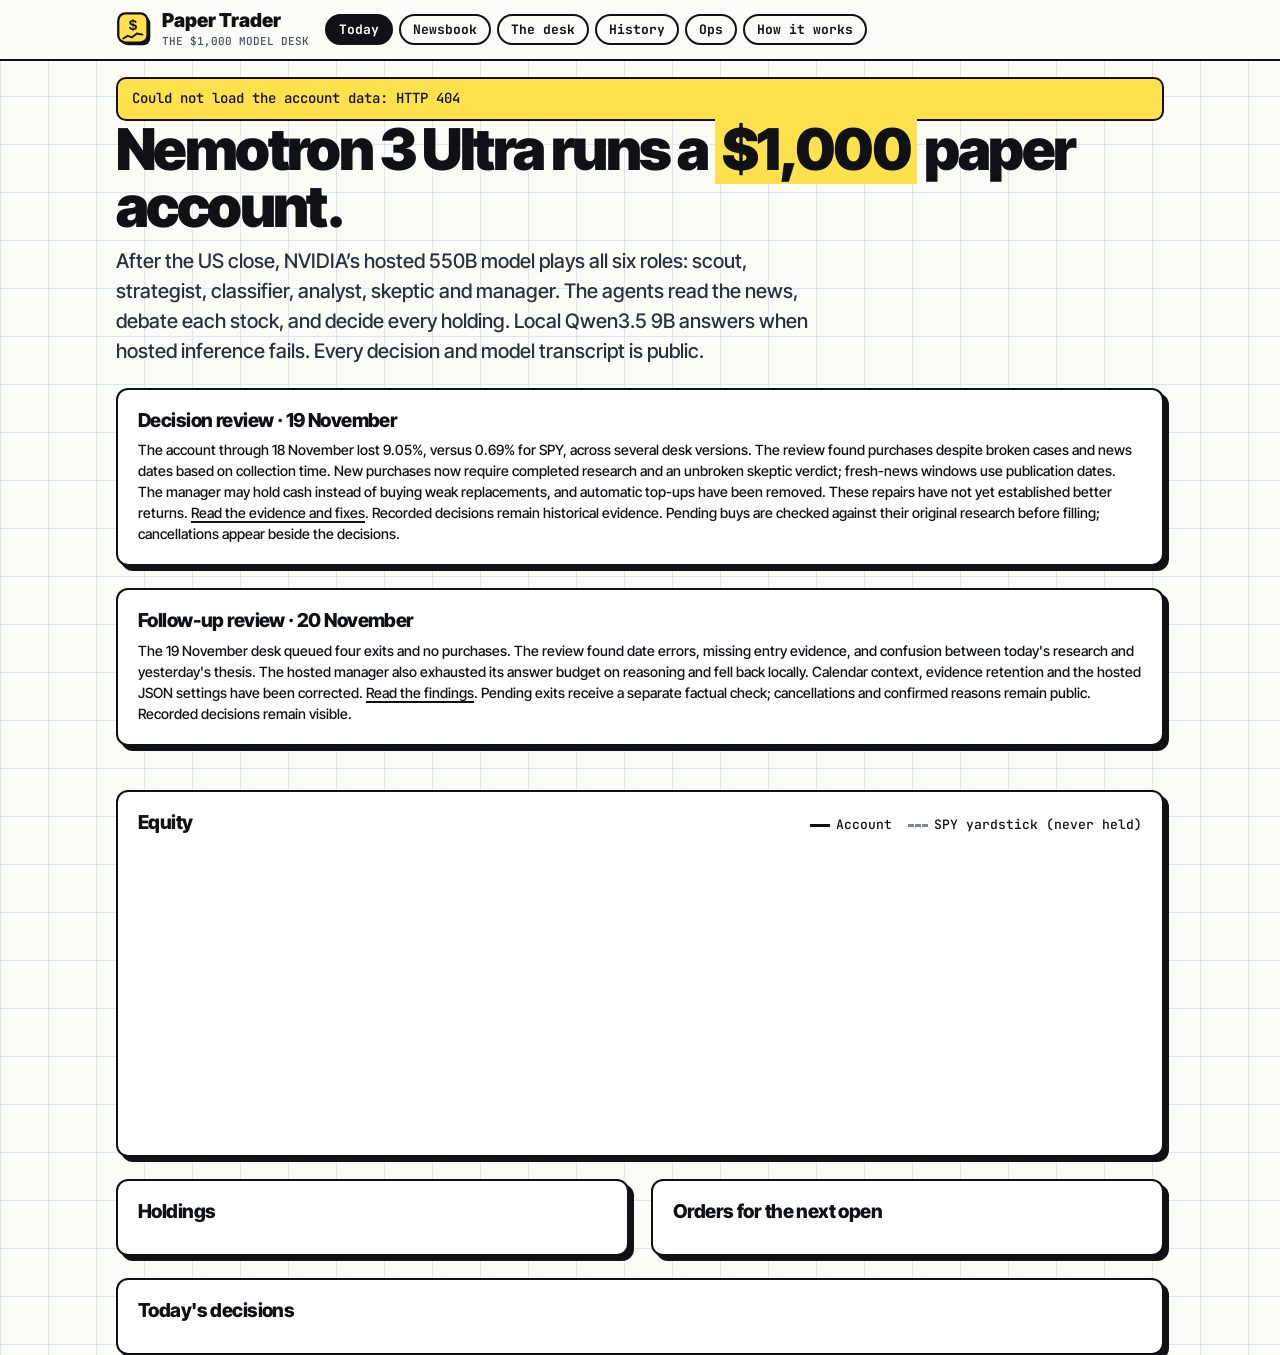
==== web/index.html @ c8c4c9c5 "Review legacy pending exits without rerunning the trading day" ====
<!doctype html>
<html lang="en">
<head>
<meta charset="utf-8">
<meta name="viewport" content="width=device-width,initial-scale=1">
<meta name="color-scheme" content="light">
<title>Paper Trader · Nemotron 3 Ultra</title>
<meta name="description" content="A $1,000 paper account run by NVIDIA Nemotron 3 Ultra 550B across six agent roles, with a local Qwen3.5 9B fallback. Every decision is public.">
<link rel="icon" type="image/svg+xml" href="favicon.svg">
<link rel="preconnect" href="https://fonts.googleapis.com"><link rel="preconnect" href="https://fonts.gstatic.com" crossorigin>
<link rel="stylesheet" href="https://fonts.googleapis.com/css2?family=Inter+Tight:wght@500;600;700;800;900&family=JetBrains+Mono:wght@500;700&display=swap">
<link rel="stylesheet" href="style.css">
<script src="analytics-config.js"></script>
<script src="analytics.js"></script>
<script src="app.js" defer></script>
</head>
<body>
<header class="top">
  <div class="wrap bar">
    <a class="brand" href="#today"><img src="favicon.svg" alt=""><span><b>Paper Trader</b><small>The $1,000 model desk</small></span></a>
    <nav class="tabs" role="tablist" aria-label="Sections">
      <button role="tab" data-tab="today" aria-selected="true">Today</button>
      <button role="tab" data-tab="newsbook" aria-selected="false">Newsbook</button>
      <button role="tab" data-tab="desk" aria-selected="false">The desk</button>
      <button role="tab" data-tab="history" aria-selected="false">History</button>
      <button role="tab" data-tab="ops" aria-selected="false">Ops</button>
      <button role="tab" data-tab="how" aria-selected="false">How it works</button>
    </nav>
  </div>
</header>
<div class="wrap"><div id="notice" class="notice" role="status" hidden></div></div>

<main class="wrap">
  <section class="view" id="view-today">
    <div class="hero">
      <h1>Nemotron 3 Ultra runs a <span class="mark">$1,000</span> paper account.</h1>
      <p>After the US close, NVIDIA’s hosted 550B model plays all six roles: scout, strategist, classifier, analyst, skeptic and manager. The agents read the news, debate each stock, and decide every holding. Local Qwen3.5 9B answers when hosted inference fails. Every decision and model transcript is public.</p>
    </div>
    <div class="card">
      <h2>Decision review · 19 November</h2>
      <p class="small" style="margin-top:8px">The account through 18 November lost 9.05%, versus 0.69% for SPY, across several desk versions. The review found purchases despite broken cases and news dates based on collection time. New purchases now require completed research and an unbroken skeptic verdict; fresh-news windows use publication dates. The manager may hold cash instead of buying weak replacements, and automatic top-ups have been removed. These repairs have not yet established better returns. <a href="https://github.com/mansoor-mamnoon/paper-trader/blob/main/docs/DECISIONS-2026-11-19.md">Read the evidence and fixes</a>. Recorded decisions remain historical evidence. Pending buys are checked against their original research before filling; cancellations appear beside the decisions.</p>
    </div>
    <div class="card"><h2>Follow-up review · 20 November</h2><p class="small" style="margin-top:8px">The 19 November desk queued four exits and no purchases. The review found date errors, missing entry evidence, and confusion between today's research and yesterday's thesis. The hosted manager also exhausted its answer budget on reasoning and fell back locally. Calendar context, evidence retention and the hosted JSON settings have been corrected. <a href="https://github.com/mansoor-mamnoon/paper-trader#follow-up-review--20-november-2026">Read the findings</a>. Pending exits receive a separate factual check; cancellations and confirmed reasons remain public. Recorded decisions remain visible.</p></div>
    <div class="stats" id="stats"></div>
    <div class="card">
      <div class="head"><h2>Equity</h2><div class="legend"><span><i class="sw"></i>Account</span><span><i class="sw spy"></i>SPY yardstick (never held)</span></div></div>
      <svg id="chart" viewBox="0 0 900 260" role="img" aria-label="Account equity over time"></svg>
    </div>
    <div class="two">
      <div class="card"><div class="head"><h2>Holdings</h2><span class="label" id="held-count"></span></div><div class="scroll" id="holdings"></div></div>
      <div class="card"><div class="head"><h2>Orders for the next open</h2></div><div id="pending"></div></div>
    </div>
    <div class="card">
      <div class="head"><h2>Today's decisions</h2><span class="label" id="today-day"></span></div>
      <p id="focus" class="small"></p>
      <ul class="list" id="decisions"></ul>
      <p id="note" class="small muted"></p>
    </div>
  </section>

  <section class="view" id="view-newsbook" hidden>
    <div class="card"><h2>The sector newsbook</h2><p class="small muted" style="margin-top:6px">A scout keeps one page per sector. Each day it writes what changed: laws, spending, deals, launches, waves of excitement. It reads its own earlier entries, so the book carries the story across days. Highlighted sectors are the ones the strategist chose to trade.</p></div>
    <div class="sectors" id="sectors"></div>
  </section>

  <section class="view" id="view-desk" hidden>
    <div class="card"><h2>How each stock was argued today</h2><p class="small muted" style="margin-top:6px">The classifier labels every headline. The analyst makes the case; the skeptic attacks it; the manager reads both and decides.</p></div>
    <div id="cards"></div>
  </section>

  <section class="view" id="view-history" hidden>
    <div class="card"><div class="head"><h2>Day by day</h2></div><ul class="list" id="days"></ul></div>
    <div class="card"><div class="head"><h2>Closed trades</h2></div><div class="scroll" id="trades"></div></div>
    <div class="card"><div class="head"><h2>Fills</h2></div><div class="scroll" id="fills"></div></div>
    <div class="card"><div class="head"><h2>Model transcripts</h2></div><p class="small muted">Every question the desk asked a model today and what it answered.</p><div id="calls"></div></div>
  </section>

  <section class="view" id="view-ops" hidden>
    <div class="card"><div class="head"><h2>Ops</h2><span class="label" id="ops-day"></span></div><p class="small muted">How the latest run spent its time, what the models and data sources did, and how runs compare over time. Use it to find bottlenecks.</p></div>
    <div class="stats" id="ops-stats"></div>
    <div class="card"><div class="head"><h2>Where the time went</h2><span class="label">stages in run order</span></div><div id="ops-stages"></div></div>
    <div class="card"><div class="head"><h2>Agents</h2><span class="label">model calls by role</span></div><div class="scroll" id="ops-agents"></div></div>
    <div class="two">
      <div class="card"><div class="head"><h2>Slowest model calls</h2></div><div class="scroll" id="ops-slowest"></div></div>
      <div class="card"><div class="head"><h2>Model runtime</h2></div><div class="scroll" id="ops-model"></div></div>
    </div>
    <div class="card"><div class="head"><h2>Data sources</h2><span class="label">requests this run</span></div><div class="scroll" id="ops-sources"></div></div>
    <div class="two">
      <div class="card"><div class="head"><h2>Machine and trigger</h2></div><ul class="list small" id="ops-machine"></ul></div>
      <div class="card"><div class="head"><h2>Trading</h2></div><ul class="list small" id="ops-trading"></ul></div>
    </div>
    <div class="card"><div class="head"><h2>Run history</h2><span class="label">one row per trading day</span></div><div class="scroll" id="ops-history"></div></div>
    <div class="card"><div class="head"><h2>Problems and events</h2></div><ul class="list small" id="ops-events"></ul></div>
  </section>

  <section class="view" id="view-how" hidden>
    <div class="card">
      <h2>One trading day</h2>
      <ol class="flow" style="margin-top:14px">
        <li><b>Settle.</b> Rust fills yesterday's orders at today's open with 0.1% fees and 0.2% slippage, then marks the book.</li>
        <li><b>Buzz screen.</b> Every US company worth $5B or more, priced at least $3 and trading $25M a day, is scored on Reddit mentions, trending lists, the day's move and unusual volume. Funds, ETFs and index products are excluded. The screen decides what the models read, never what is bought.</li>
        <li><b>FinBERT</b>, a small financial sentiment model running in Rust, reads every fresh headline of the 60 screened stocks and the holdings in a few seconds and scores its tone from -1 to +1. Good news lifts a stock in the screen, bad news lowers it, and every agent sees the score beside each headline as a second opinion.</li>
        <li><b>Scouts</b> write each of 12 sectors' newsbook entries from the last two days of sector news, the tape and their own earlier entries.</li>
        <li><b>Strategist</b> reads the newsbook and picks one to three sectors to trade. Candidates are the 8 most-buzzed stocks in those sectors plus the 4 most-buzzed anywhere else.</li>
        <li><b>Classifier</b> labels every headline of every holding and candidate: product launch, big deal, policy, retail frenzy, noise and so on, with a buzz score.</li>
        <li><b>Analyst</b> makes the case for each stock and must name the one headline it rests on; a case requires a recognized bullish headline with buzz of at least 2, or an explicit bullish sector driver. Publication dates determine freshness. <b>Skeptic</b> only argues against it, with the same file.</li>
        <li><b>Manager</b> must answer KEEP or SELL for every holding of up to eight, then may pick purchases from candidates with completed, unbroken research. It can decline every purchase and hold cash. There is no minimum holding period; even a newly bought stock can be replaced when the evidence justifies the cost. It reads its own notes, decisions and closed trades from earlier days.</li>
        <li><b>Rust queues the orders</b> for the next open. Cash not allocated to approved purchases stays in cash. Valid exits do not depend on finding replacements, and kept holdings receive no automatic top-ups.</li>
      </ol>
    </div>
    <div class="two">
      <div class="card"><h2>The agents</h2><div class="scroll" id="agents" style="margin-top:10px"></div></div>
      <div class="card"><h2>Rules no model can change</h2><ul class="list small" id="rules" style="margin-top:6px"></ul></div>
    </div>
    <div class="card"><h2>Data sources</h2><ul class="list small" id="sources" style="margin-top:6px"></ul></div>
    <div class="card"><h2>Which model answers</h2><p class="small" style="margin-top:8px">Nemotron 3 Ultra 550B on NVIDIA answers every agent role first. If it is rate-limited, down, or gives an answer that does not match the required shape, the same question goes to the local Qwen3.5 9B on the runner. The Ops tab shows the model that actually answered each call and every fallback. The key stays in GitHub Actions secrets.</p></div>
    <div class="card"><h2>Parallel research</h2><p class="small" style="margin-top:8px">Scouts, headline classification and debates for different stocks support concurrent execution. Benchmarks compare worker counts before choosing settings for a replay. Each skeptic waits for its analyst; the manager waits for all research. Research covers every candidate without an early cutoff, within GitHub’s six-hour session limit. Ops separates elapsed run time from summed time across overlapping calls. Actions logs show individual requests, failures, retries and reported reasoning usage.</p></div>
    <div class="card"><h2>Historical provider measurements</h2><p class="small" style="margin-top:8px">These measurements used the previous DeepSeek endpoint, which NVIDIA retired on 16 November 2026. They do not measure Nemotron: the three-minute-deadline test completed 0 of 16 requests; with a ten-minute deadline, 3 of 16 succeeded. The desk switched to Nemotron 3 Ultra on 17 November. Per-call results in Ops identify the model that actually answered each question. <a href="https://github.com/mansoor-mamnoon/paper-trader/actions/workflows/tune.yml">View measurement workflow</a>.</p></div>
    <div class="card"><h2>Historical replays</h2><p class="small" style="margin-top:8px">A replay runs sessions in order: decisions made after Thursday’s close fill at Friday’s open, and Friday’s desk then uses that resulting portfolio. Future price bars and dated headlines are excluded; historical trending lists are omitted. Replays remain simulations, with limitations in historical data and model knowledge.</p></div>
    <div class="card"><h2>Runs automatically</h2><p class="small" style="margin-top:8px">GitHub Actions runs the desk after each US close, with two catch-up triggers and a morning watchdog. Orders wait for the next market open. This public project uses free runners, GitHub Pages and NVIDIA’s free prototyping endpoint, with local inference available if the endpoint fails. Provider limits and GitHub scheduling can change; no paid fallback is configured.</p></div>
    <div class="card"><h2>Why it is built this way</h2><p class="small" style="margin-top:8px">The design, the model choice and the research behind it are written up in the <a href="https://github.com/mansoor-mamnoon/paper-trader#readme">README</a>. This is a paper account: no broker is connected and nothing here is advice.</p></div>
  </section>
</main>
</body>
</html>
---- web/style.css ----
/* Paper Trader: graph paper, black ink, one yellow highlighter. */
:root {
  color-scheme: light;
  --paper: #fbfbf8;
  --grid: #dde5f4;
  --ink: #0f1115;
  --soft: #44505f;
  --faint: #7a8696;
  --yellow: #ffe14d;
  --green: #087f45;
  --red: #c92a2a;
  --blue: #e6eefc;
  --card: #ffffff;
  --shadow: 5px 5px 0 var(--ink);
  --sans: "Inter Tight", "Helvetica Neue", Arial, sans-serif;
  --mono: "JetBrains Mono", ui-monospace, Menlo, Consolas, monospace;
}
* { box-sizing: border-box; }
body {
  margin: 0; color: var(--ink); font: 500 16px/1.5 var(--sans);
  background-color: var(--paper);
  background-image: linear-gradient(var(--grid) 1.5px, transparent 1.5px), linear-gradient(90deg, var(--grid) 1.5px, transparent 1.5px);
  background-size: 48px 48px; -webkit-font-smoothing: antialiased;
}
a { color: var(--ink); text-decoration-thickness: 2px; text-underline-offset: 3px; }
a:hover { background: var(--yellow); }
h1, h2, h3 { margin: 0; font-weight: 800; letter-spacing: -0.03em; line-height: 1.1; }
h2 { font-size: 1.2rem; }
h3 { font-size: 1rem; }
p { margin: 0; }
.wrap { max-width: 1080px; margin: 0 auto; padding: 0 16px; }
.muted { color: var(--soft); }
.small { font-size: 0.88rem; }
.mono { font-family: var(--mono); }
.pos { color: var(--green); }
.neg { color: var(--red); }
:focus-visible { outline: 3px solid var(--ink); outline-offset: 3px; }

.top { position: sticky; top: 0; z-index: 5; background: var(--paper); border-bottom: 2px solid var(--ink); }
.bar { display: flex; align-items: center; gap: 16px; padding-top: 10px; padding-bottom: 10px; flex-wrap: wrap; }
.brand { display: flex; align-items: center; gap: 10px; text-decoration: none; }
.brand:hover { background: none; }
.brand img { width: 36px; height: 36px; }
.brand b { display: block; font-size: 1.2rem; font-weight: 900; line-height: 1; }
.brand small { display: block; margin-top: 3px; font: 500 11px var(--mono); color: var(--soft); text-transform: uppercase; }
.tabs { display: flex; gap: 6px; flex: 1; overflow-x: auto; scrollbar-width: none; padding: 4px 0; }
.tabs button { font: 700 13px var(--mono); color: var(--ink); background: transparent; border: 2px solid var(--ink); border-radius: 999px; padding: 5px 12px; cursor: pointer; white-space: nowrap; }
.tabs button:hover { background: var(--yellow); }
.tabs button[aria-selected="true"] { background: var(--ink); color: var(--paper); }

main { padding-top: 28px; padding-bottom: 50px; }
.view[hidden] { display: none; }
.view > * + * { margin-top: 22px; }
.notice { margin-top: 16px; padding: 10px 14px; background: var(--yellow); border: 2px solid var(--ink); border-radius: 10px; font: 500 14px/1.4 var(--mono); }

.card { background: var(--card); border: 2px solid var(--ink); border-radius: 12px; box-shadow: var(--shadow); padding: 20px; min-width: 0; }
.head { display: flex; justify-content: space-between; align-items: baseline; gap: 12px; margin-bottom: 12px; flex-wrap: wrap; }
.label { font: 700 12px var(--mono); text-transform: uppercase; letter-spacing: 0.06em; color: var(--soft); }
.badge { display: inline-block; font: 700 11px var(--mono); text-transform: uppercase; letter-spacing: 0.04em; padding: 2px 8px; border: 2px solid var(--ink); border-radius: 6px; background: #fff; white-space: nowrap; }
.badge.buy, .badge.top_up { background: var(--yellow); }
.badge.sell { background: var(--ink); color: var(--paper); }
.badge.keep { background: var(--blue); }
.badge.hot { background: #ffd6d6; }
.badge.tone { border-width: 1px; font-weight: 500; text-transform: none; }
.badge.tone.positive { background: #dff5e7; }
.badge.tone.negative { background: #ffd6d6; }
.mark { background: var(--yellow); padding: 0 0.12em; }

.hero h1 { font-size: clamp(2rem, 6vw, 3.6rem); font-weight: 900; letter-spacing: -0.045em; line-height: 1; }
.hero p { margin-top: 10px; font-size: clamp(1rem, 2vw, 1.25rem); max-width: 60ch; color: #2a313c; }
.stats { display: grid; grid-template-columns: repeat(4, minmax(0, 1fr)); gap: 16px; }
.stat strong { display: block; font-size: clamp(1.4rem, 3vw, 1.9rem); font-weight: 900; letter-spacing: -0.04em; font-variant-numeric: tabular-nums; margin-top: 6px; }
.stat small { display: block; font: 500 12px/1.35 var(--mono); color: var(--soft); }
.two { display: grid; grid-template-columns: minmax(0, 1fr) minmax(0, 1fr); gap: 22px; align-items: start; }

#chart { width: 100%; height: auto; display: block; }
#chart text { fill: var(--soft); font: 500 12px var(--mono); }
#chart .grid { stroke: #cfd8ea; stroke-width: 1; }
#chart .acct { fill: none; stroke: var(--ink); stroke-width: 3; stroke-linejoin: round; }
#chart .spy { fill: none; stroke: var(--faint); stroke-width: 2; stroke-dasharray: 6 5; }
.legend { display: flex; gap: 16px; font: 500 13px var(--mono); flex-wrap: wrap; }
.sw { display: inline-block; width: 20px; vertical-align: middle; margin-right: 6px; border-top: 3px solid var(--ink); }
.sw.spy { border-top: 3px dashed var(--faint); }

table { width: 100%; border-collapse: collapse; font-size: 0.92rem; }
th { text-align: left; font: 700 11px var(--mono); text-transform: uppercase; letter-spacing: 0.05em; color: var(--soft); border-bottom: 2px solid var(--ink); padding: 6px 8px; }
td { border-bottom: 1px solid #d8dde6; padding: 8px; vertical-align: top; }
td.num, th.num { text-align: right; font-variant-numeric: tabular-nums; white-space: nowrap; }
.scroll { overflow-x: auto; }

.list { margin: 0; padding: 0; list-style: none; }
.list li { padding: 10px 0; border-bottom: 1px solid #d8dde6; }
.list li:last-child { border-bottom: 0; }
.line { display: flex; gap: 10px; align-items: baseline; flex-wrap: wrap; }
.line b { font-family: var(--mono); }

.sectors { display: grid; grid-template-columns: repeat(auto-fill, minmax(300px, 1fr)); gap: 18px; }
.heat { height: 8px; border: 2px solid var(--ink); border-radius: 999px; overflow: hidden; background: #fff; margin: 8px 0; }
.heat span { display: block; height: 100%; background: var(--yellow); border-right: 2px solid var(--ink); }
.sector.focus { outline: 4px solid var(--yellow); outline-offset: -8px; }
details { margin-top: 10px; }
summary { cursor: pointer; font: 700 13px var(--mono); }
details .list li { font-size: 0.9rem; }

.argue { display: grid; grid-template-columns: minmax(0, 1fr) minmax(0, 1fr); gap: 14px; margin-top: 12px; }
.argue > div { border: 2px solid var(--ink); border-radius: 10px; padding: 12px; background: var(--blue); }
.argue > div.skeptic { background: #fff3f3; }
.heads { margin: 10px 0 0; padding-left: 18px; font-size: 0.9rem; }
.heads li { margin: 3px 0; }

.flow { display: grid; gap: 10px; counter-reset: step; }
.flow li { list-style: none; border: 2px solid var(--ink); border-radius: 10px; background: #fff; padding: 12px 14px 12px 52px; position: relative; }
.flow li::before { counter-increment: step; content: counter(step); position: absolute; left: 12px; top: 12px; width: 28px; height: 28px; border-radius: 50%; background: var(--yellow); border: 2px solid var(--ink); font: 700 13px/24px var(--mono); text-align: center; }
.flow { padding: 0; margin: 0; }
pre.transcript { white-space: pre-wrap; word-break: break-word; font: 500 12px/1.45 var(--mono); background: #f5f6f9; border: 1px solid #d8dde6; border-radius: 8px; padding: 10px; max-height: 360px; overflow: auto; }

.bars { display: grid; gap: 6px; }
.barrow { display: grid; grid-template-columns: minmax(120px, 260px) minmax(0, 1fr) 80px; gap: 10px; align-items: center; font-size: 0.88rem; }
.barrow.sub { color: var(--soft); }
.barrow.sub > span:first-child { padding-left: 14px; }
.barrow .track { height: 14px; border: 2px solid var(--ink); border-radius: 6px; background: #fff; overflow: hidden; }
.barrow .track i { display: block; height: 100%; background: var(--yellow); border-right: 2px solid var(--ink); }
.barrow.sub .track i { background: var(--blue); }
.barrow .num { text-align: right; font-family: var(--mono); font-variant-numeric: tabular-nums; }

@media (max-width: 820px) {
  .barrow { grid-template-columns: minmax(0, 1fr) 70px; }
  .barrow .track { grid-column: 1 / -1; grid-row: 2; }
  .stats { grid-template-columns: repeat(2, minmax(0, 1fr)); }
  .two, .argue { grid-template-columns: minmax(0, 1fr); }
}
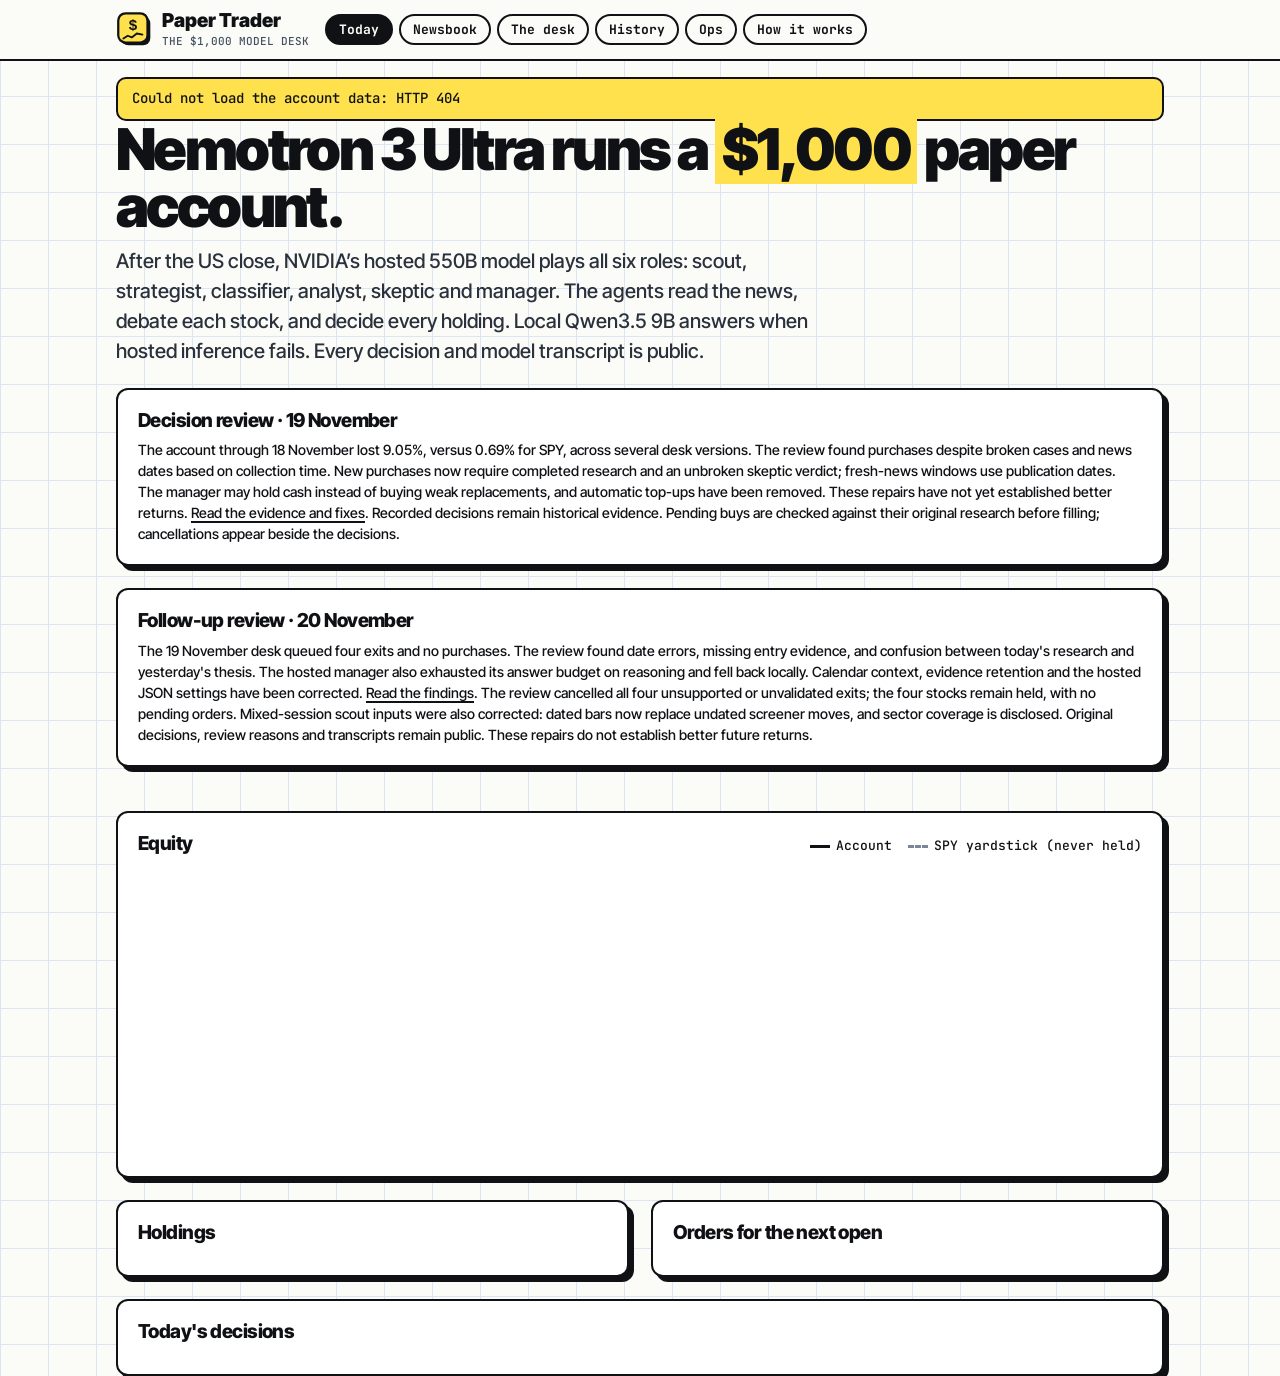
==== commit 156833a0: "Align scout tape with dated bars and publish the exit review" ====
--- a/web/index.html
+++ b/web/index.html
@@ -40,7 +40,7 @@
       <h2>Decision review · 19 November</h2>
       <p class="small" style="margin-top:8px">The account through 18 November lost 9.05%, versus 0.69% for SPY, across several desk versions. The review found purchases despite broken cases and news dates based on collection time. New purchases now require completed research and an unbroken skeptic verdict; fresh-news windows use publication dates. The manager may hold cash instead of buying weak replacements, and automatic top-ups have been removed. These repairs have not yet established better returns. <a href="https://github.com/mansoor-mamnoon/paper-trader/blob/main/docs/DECISIONS-2026-11-19.md">Read the evidence and fixes</a>. Recorded decisions remain historical evidence. Pending buys are checked against their original research before filling; cancellations appear beside the decisions.</p>
     </div>
-    <div class="card"><h2>Follow-up review · 20 November</h2><p class="small" style="margin-top:8px">The 19 November desk queued four exits and no purchases. The review found date errors, missing entry evidence, and confusion between today's research and yesterday's thesis. The hosted manager also exhausted its answer budget on reasoning and fell back locally. Calendar context, evidence retention and the hosted JSON settings have been corrected. <a href="https://github.com/mansoor-mamnoon/paper-trader#follow-up-review--20-november-2026">Read the findings</a>. Pending exits receive a separate factual check; cancellations and confirmed reasons remain public. Recorded decisions remain visible.</p></div>
+    <div class="card"><h2>Follow-up review · 20 November</h2><p class="small" style="margin-top:8px">The 19 November desk queued four exits and no purchases. The review found date errors, missing entry evidence, and confusion between today's research and yesterday's thesis. The hosted manager also exhausted its answer budget on reasoning and fell back locally. Calendar context, evidence retention and the hosted JSON settings have been corrected. <a href="https://github.com/mansoor-mamnoon/paper-trader#follow-up-review--20-november-2026">Read the findings</a>. The review cancelled all four unsupported or unvalidated exits; the four stocks remain held, with no pending orders. Mixed-session scout inputs were also corrected: dated bars now replace undated screener moves, and sector coverage is disclosed. Original decisions, review reasons and transcripts remain public. These repairs do not establish better future returns.</p></div>
     <div class="stats" id="stats"></div>
     <div class="card">
       <div class="head"><h2>Equity</h2><div class="legend"><span><i class="sw"></i>Account</span><span><i class="sw spy"></i>SPY yardstick (never held)</span></div></div>
@@ -64,7 +64,7 @@
   </section>
 
   <section class="view" id="view-desk" hidden>
-    <div class="card"><h2>How each stock was argued today</h2><p class="small muted" style="margin-top:6px">The classifier labels every headline. The analyst makes the case; the skeptic attacks it; the manager reads both and decides.</p></div>
+    <div class="card"><h2>How each stock was argued today</h2><p class="small muted" style="margin-top:6px">The classifier labels every headline. The analyst makes the case; the skeptic attacks today’s claims; the manager proposes decisions. A separate factual check validates ordinary exits against the dated dossier and entry evidence.</p></div>
     <div id="cards"></div>
   </section>
 
@@ -104,7 +104,7 @@
         <li><b>Strategist</b> reads the newsbook and picks one to three sectors to trade. Candidates are the 8 most-buzzed stocks in those sectors plus the 4 most-buzzed anywhere else.</li>
         <li><b>Classifier</b> labels every headline of every holding and candidate: product launch, big deal, policy, retail frenzy, noise and so on, with a buzz score.</li>
         <li><b>Analyst</b> makes the case for each stock and must name the one headline it rests on; a case requires a recognized bullish headline with buzz of at least 2, or an explicit bullish sector driver. Publication dates determine freshness. <b>Skeptic</b> only argues against it, with the same file.</li>
-        <li><b>Manager</b> must answer KEEP or SELL for every holding of up to eight, then may pick purchases from candidates with completed, unbroken research. It can decline every purchase and hold cash. There is no minimum holding period; even a newly bought stock can be replaced when the evidence justifies the cost. It reads its own notes, decisions and closed trades from earlier days.</li>
+        <li><b>Manager</b> must answer KEEP or SELL for every holding of up to eight, then may pick purchases from candidates with completed, unbroken research. It can decline every purchase and hold cash. There is no minimum holding period; even a newly bought stock can be replaced when the evidence justifies the cost. It reads its own notes, decisions and closed trades from earlier days. Proposed exits need a separate factual check with a real supporting quotation; failed or unsupported checks retain the holding.</li>
         <li><b>Rust queues the orders</b> for the next open. Cash not allocated to approved purchases stays in cash. Valid exits do not depend on finding replacements, and kept holdings receive no automatic top-ups.</li>
       </ol>
     </div>
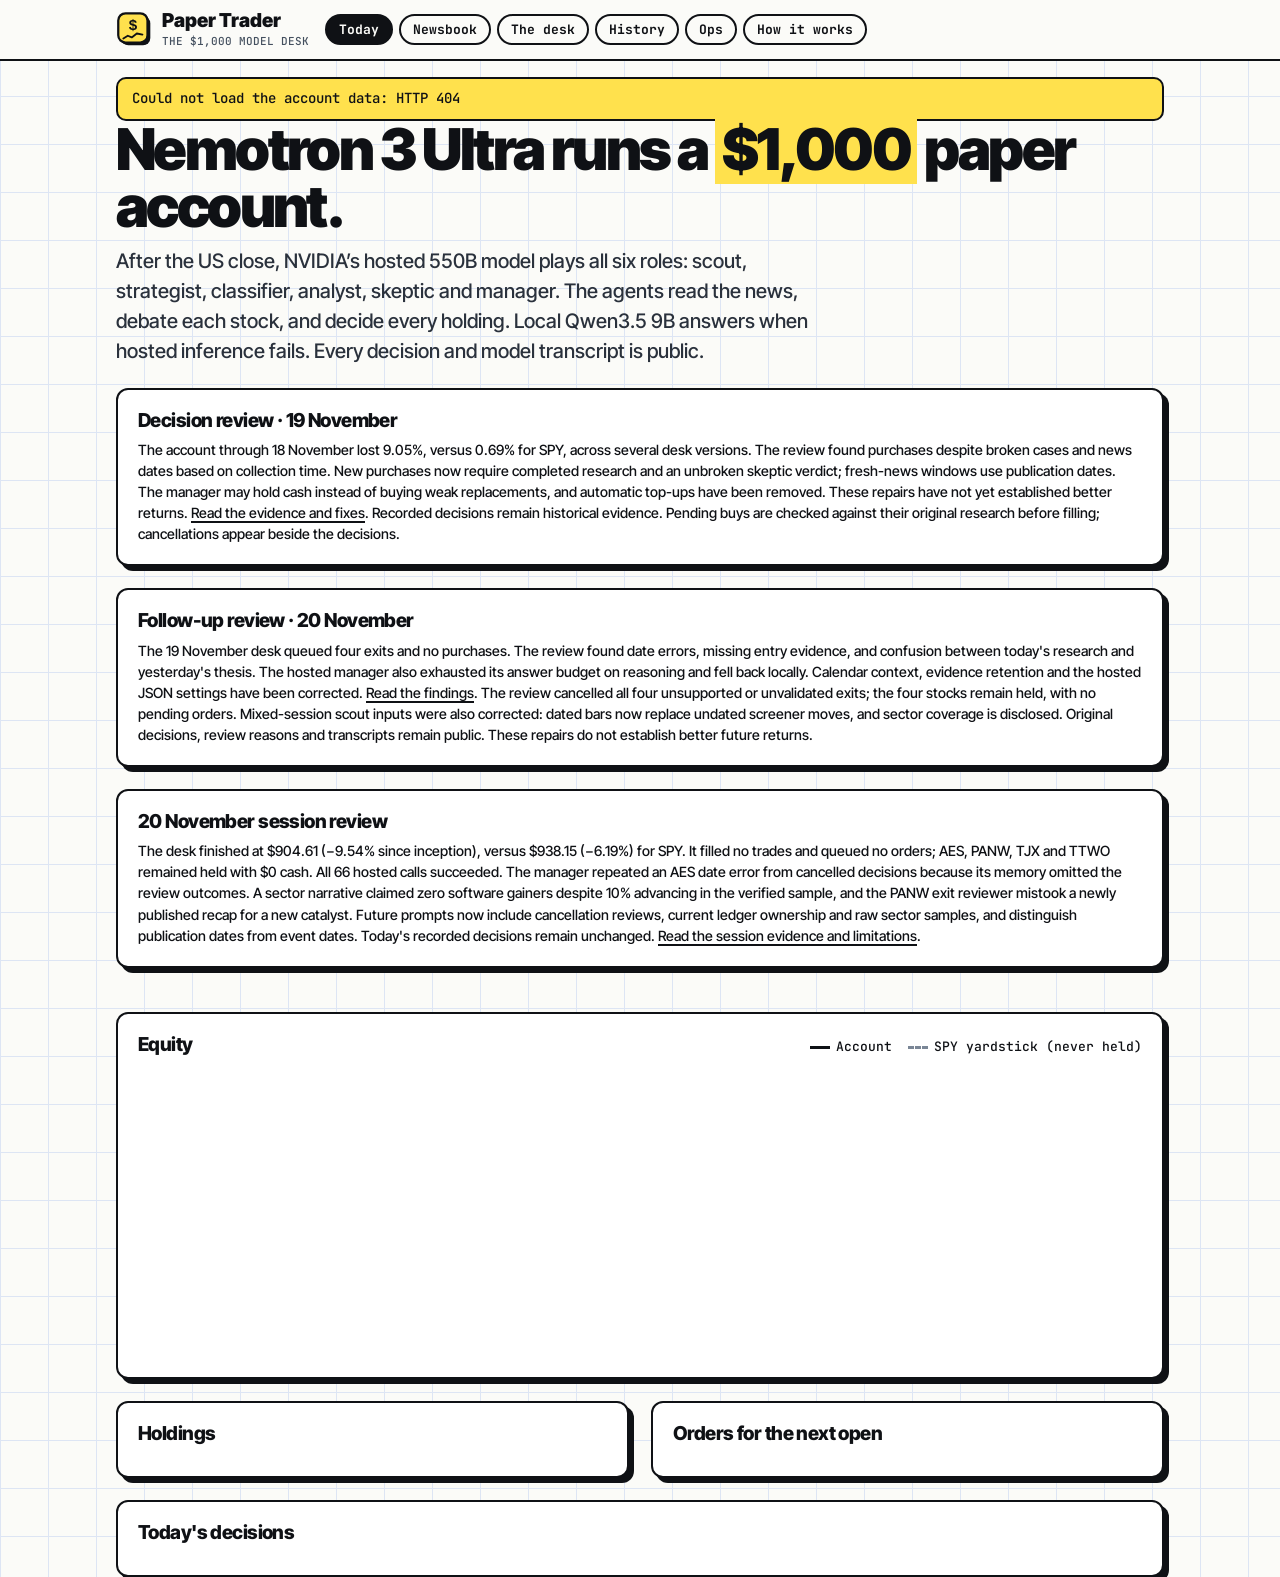
==== commit f72c17cc: "Expose raw sector samples and proposed exits on the dashboard" ====
--- a/web/index.html
+++ b/web/index.html
@@ -41,6 +41,7 @@
       <p class="small" style="margin-top:8px">The account through 18 November lost 9.05%, versus 0.69% for SPY, across several desk versions. The review found purchases despite broken cases and news dates based on collection time. New purchases now require completed research and an unbroken skeptic verdict; fresh-news windows use publication dates. The manager may hold cash instead of buying weak replacements, and automatic top-ups have been removed. These repairs have not yet established better returns. <a href="https://github.com/mansoor-mamnoon/paper-trader/blob/main/docs/DECISIONS-2026-11-19.md">Read the evidence and fixes</a>. Recorded decisions remain historical evidence. Pending buys are checked against their original research before filling; cancellations appear beside the decisions.</p>
     </div>
     <div class="card"><h2>Follow-up review · 20 November</h2><p class="small" style="margin-top:8px">The 19 November desk queued four exits and no purchases. The review found date errors, missing entry evidence, and confusion between today's research and yesterday's thesis. The hosted manager also exhausted its answer budget on reasoning and fell back locally. Calendar context, evidence retention and the hosted JSON settings have been corrected. <a href="https://github.com/mansoor-mamnoon/paper-trader#follow-up-review--20-november-2026">Read the findings</a>. The review cancelled all four unsupported or unvalidated exits; the four stocks remain held, with no pending orders. Mixed-session scout inputs were also corrected: dated bars now replace undated screener moves, and sector coverage is disclosed. Original decisions, review reasons and transcripts remain public. These repairs do not establish better future returns.</p></div>
+    <div class="card"><h2>20 November session review</h2><p class="small" style="margin-top:8px">The desk finished at $904.61 (−9.54% since inception), versus $938.15 (−6.19%) for SPY. It filled no trades and queued no orders; AES, PANW, TJX and TTWO remained held with $0 cash. All 66 hosted calls succeeded. The manager repeated an AES date error from cancelled decisions because its memory omitted the review outcomes. A sector narrative claimed zero software gainers despite 10% advancing in the verified sample, and the PANW exit reviewer mistook a newly published recap for a new catalyst. Future prompts now include cancellation reviews, current ledger ownership and raw sector samples, and distinguish publication dates from event dates. Today's recorded decisions remain unchanged. <a href="https://github.com/mansoor-mamnoon/paper-trader/blob/main/docs/SESSION-2026-11-20.md">Read the session evidence and limitations</a>.</p></div>
     <div class="stats" id="stats"></div>
     <div class="card">
       <div class="head"><h2>Equity</h2><div class="legend"><span><i class="sw"></i>Account</span><span><i class="sw spy"></i>SPY yardstick (never held)</span></div></div>
@@ -59,17 +60,17 @@
   </section>
 
   <section class="view" id="view-newsbook" hidden>
-    <div class="card"><h2>The sector newsbook</h2><p class="small muted" style="margin-top:6px">A scout keeps one page per sector. Each day it writes what changed: laws, spending, deals, launches, waves of excitement. It reads its own earlier entries, so the book carries the story across days. Highlighted sectors are the ones the strategist chose to trade.</p></div>
+    <div class="card"><h2>The sector newsbook</h2><p class="small muted" style="margin-top:6px">Scout entries are model interpretations; compare them with the recorded sector samples shown below. A scout keeps one page per sector. Each day it writes what changed: laws, spending, deals, launches, waves of excitement. It reads its own earlier entries, so the book carries the story across days. Highlighted sectors are the ones the strategist chose to trade.</p></div>
     <div class="sectors" id="sectors"></div>
   </section>
 
   <section class="view" id="view-desk" hidden>
-    <div class="card"><h2>How each stock was argued today</h2><p class="small muted" style="margin-top:6px">The classifier labels every headline. The analyst makes the case; the skeptic attacks today’s claims; the manager proposes decisions. A separate factual check validates ordinary exits against the dated dossier and entry evidence.</p></div>
+    <div class="card"><h2>How each stock was argued today</h2><p class="small muted" style="margin-top:6px">Classifier labels and agent arguments are model opinions. A headline’s publication date does not establish when its event or quoted price move occurred. The classifier labels every headline. The analyst makes the case; the skeptic attacks today’s claims; the manager proposes decisions. A separate factual check validates ordinary exits against the dated dossier and entry evidence.</p></div>
     <div id="cards"></div>
   </section>
 
   <section class="view" id="view-history" hidden>
-    <div class="card"><div class="head"><h2>Day by day</h2></div><ul class="list" id="days"></ul></div>
+    <div class="card"><div class="head"><h2>Day by day</h2></div><p class="small muted">Original journal decisions and model notes; queued orders can be cancelled. The fills below establish what actually traded.</p><ul class="list" id="days"></ul></div>
     <div class="card"><div class="head"><h2>Closed trades</h2></div><div class="scroll" id="trades"></div></div>
     <div class="card"><div class="head"><h2>Fills</h2></div><div class="scroll" id="fills"></div></div>
     <div class="card"><div class="head"><h2>Model transcripts</h2></div><p class="small muted">Every question the desk asked a model today and what it answered.</p><div id="calls"></div></div>
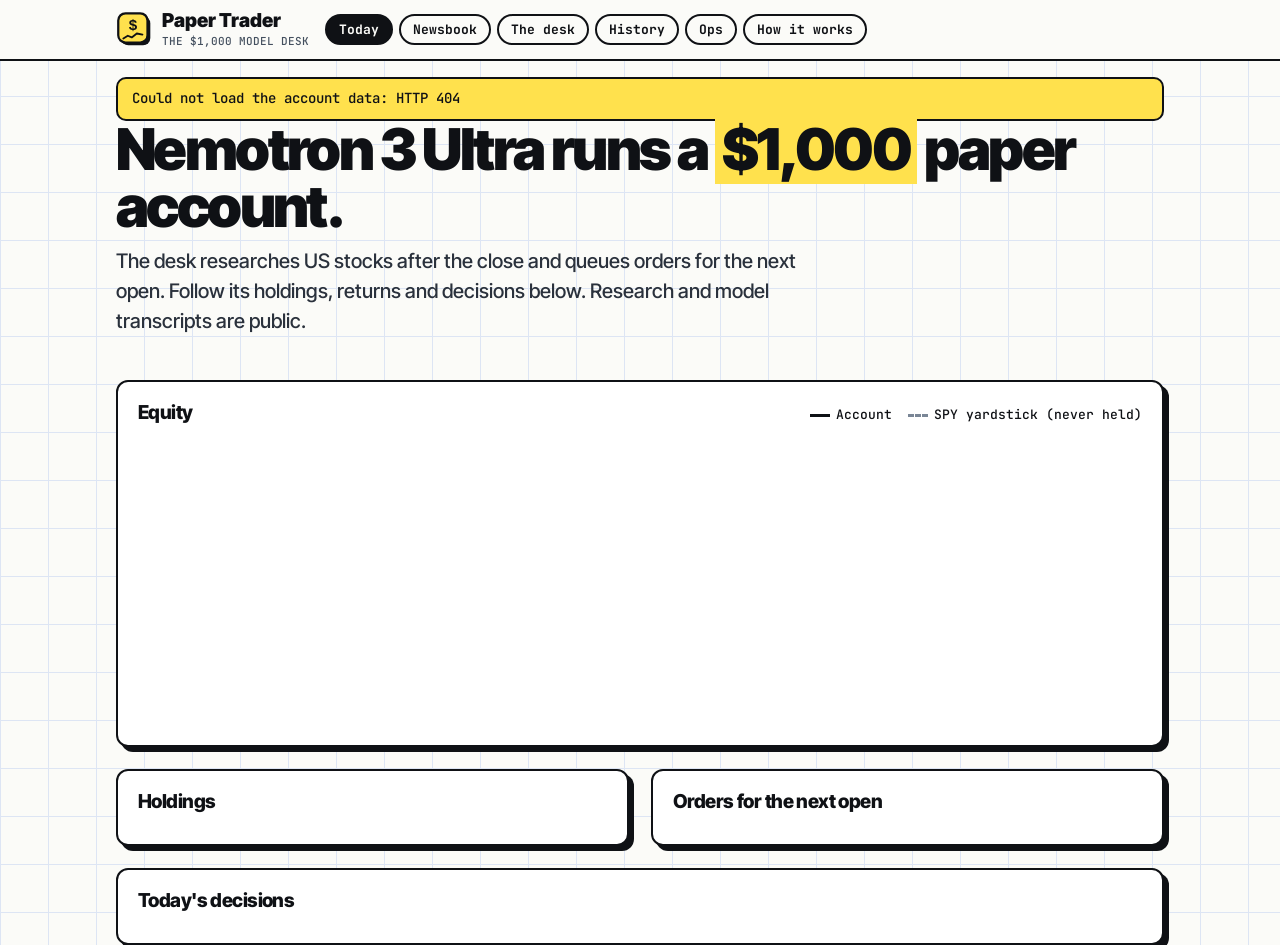
==== commit 170722ae: "Shorten dashboard copy and fold research detail into expandable sections" ====
--- a/web/index.html
+++ b/web/index.html
@@ -34,14 +34,8 @@
   <section class="view" id="view-today">
     <div class="hero">
       <h1>Nemotron 3 Ultra runs a <span class="mark">$1,000</span> paper account.</h1>
-      <p>After the US close, NVIDIA’s hosted 550B model plays all six roles: scout, strategist, classifier, analyst, skeptic and manager. The agents read the news, debate each stock, and decide every holding. Local Qwen3.5 9B answers when hosted inference fails. Every decision and model transcript is public.</p>
+      <p>The desk researches US stocks after the close and queues orders for the next open. Follow its holdings, returns and decisions below. Research and model transcripts are public.</p>
     </div>
-    <div class="card">
-      <h2>Decision review · 19 November</h2>
-      <p class="small" style="margin-top:8px">The account through 18 November lost 9.05%, versus 0.69% for SPY, across several desk versions. The review found purchases despite broken cases and news dates based on collection time. New purchases now require completed research and an unbroken skeptic verdict; fresh-news windows use publication dates. The manager may hold cash instead of buying weak replacements, and automatic top-ups have been removed. These repairs have not yet established better returns. <a href="https://github.com/mansoor-mamnoon/paper-trader/blob/main/docs/DECISIONS-2026-11-19.md">Read the evidence and fixes</a>. Recorded decisions remain historical evidence. Pending buys are checked against their original research before filling; cancellations appear beside the decisions.</p>
-    </div>
-    <div class="card"><h2>Follow-up review · 20 November</h2><p class="small" style="margin-top:8px">The 19 November desk queued four exits and no purchases. The review found date errors, missing entry evidence, and confusion between today's research and yesterday's thesis. The hosted manager also exhausted its answer budget on reasoning and fell back locally. Calendar context, evidence retention and the hosted JSON settings have been corrected. <a href="https://github.com/mansoor-mamnoon/paper-trader#follow-up-review--20-november-2026">Read the findings</a>. The review cancelled all four unsupported or unvalidated exits; the four stocks remain held, with no pending orders. Mixed-session scout inputs were also corrected: dated bars now replace undated screener moves, and sector coverage is disclosed. Original decisions, review reasons and transcripts remain public. These repairs do not establish better future returns.</p></div>
-    <div class="card"><h2>20 November session review</h2><p class="small" style="margin-top:8px">The desk finished at $904.61 (−9.54% since inception), versus $938.15 (−6.19%) for SPY. It filled no trades and queued no orders; AES, PANW, TJX and TTWO remained held with $0 cash. All 66 hosted calls succeeded. The manager repeated an AES date error from cancelled decisions because its memory omitted the review outcomes. A sector narrative claimed zero software gainers despite 10% advancing in the verified sample, and the PANW exit reviewer mistook a newly published recap for a new catalyst. Future prompts now include cancellation reviews, current ledger ownership and raw sector samples, and distinguish publication dates from event dates. Today's recorded decisions remain unchanged. <a href="https://github.com/mansoor-mamnoon/paper-trader/blob/main/docs/SESSION-2026-11-20.md">Read the session evidence and limitations</a>.</p></div>
     <div class="stats" id="stats"></div>
     <div class="card">
       <div class="head"><h2>Equity</h2><div class="legend"><span><i class="sw"></i>Account</span><span><i class="sw spy"></i>SPY yardstick (never held)</span></div></div>
@@ -55,29 +49,29 @@
       <div class="head"><h2>Today's decisions</h2><span class="label" id="today-day"></span></div>
       <p id="focus" class="small"></p>
       <ul class="list" id="decisions"></ul>
-      <p id="note" class="small muted"></p>
+      <div id="note" class="small muted"></div>
     </div>
   </section>
 
   <section class="view" id="view-newsbook" hidden>
-    <div class="card"><h2>The sector newsbook</h2><p class="small muted" style="margin-top:6px">Scout entries are model interpretations; compare them with the recorded sector samples shown below. A scout keeps one page per sector. Each day it writes what changed: laws, spending, deals, launches, waves of excitement. It reads its own earlier entries, so the book carries the story across days. Highlighted sectors are the ones the strategist chose to trade.</p></div>
+    <div class="card"><h2>The sector newsbook</h2><p class="small muted" style="margin-top:6px">Daily sector notes cover news, trading activity and earlier research. Highlighted sectors are the current focus. Recorded samples show which stocks supplied the market data.</p></div>
     <div class="sectors" id="sectors"></div>
   </section>
 
   <section class="view" id="view-desk" hidden>
-    <div class="card"><h2>How each stock was argued today</h2><p class="small muted" style="margin-top:6px">Classifier labels and agent arguments are model opinions. A headline’s publication date does not establish when its event or quoted price move occurred. The classifier labels every headline. The analyst makes the case; the skeptic attacks today’s claims; the manager proposes decisions. A separate factual check validates ordinary exits against the dated dossier and entry evidence.</p></div>
+    <div class="card"><h2>Stock research</h2><p class="small muted" style="margin-top:6px">The analyst gives a case for each stock, and the skeptic checks it against the evidence. Headline labels and arguments are model outputs.</p></div>
     <div id="cards"></div>
   </section>
 
   <section class="view" id="view-history" hidden>
-    <div class="card"><div class="head"><h2>Day by day</h2></div><p class="small muted">Original journal decisions and model notes; queued orders can be cancelled. The fills below establish what actually traded.</p><ul class="list" id="days"></ul></div>
+    <div class="card"><div class="head"><h2>Day by day</h2></div><p class="small muted">Decisions and notes from each session. Completed trades appear under Fills; queued orders can be cancelled.</p><ul class="list" id="days"></ul></div>
     <div class="card"><div class="head"><h2>Closed trades</h2></div><div class="scroll" id="trades"></div></div>
     <div class="card"><div class="head"><h2>Fills</h2></div><div class="scroll" id="fills"></div></div>
-    <div class="card"><div class="head"><h2>Model transcripts</h2></div><p class="small muted">Every question the desk asked a model today and what it answered.</p><div id="calls"></div></div>
+    <div class="card"><div class="head"><h2>Model transcripts</h2></div><p class="small muted">Prompts and responses from the latest session.</p><div id="calls"></div></div>
   </section>
 
   <section class="view" id="view-ops" hidden>
-    <div class="card"><div class="head"><h2>Ops</h2><span class="label" id="ops-day"></span></div><p class="small muted">How the latest run spent its time, what the models and data sources did, and how runs compare over time. Use it to find bottlenecks.</p></div>
+    <div class="card"><div class="head"><h2>Ops</h2><span class="label" id="ops-day"></span></div><p class="small muted">Run times, model calls, data requests and failures from each session.</p></div>
     <div class="stats" id="ops-stats"></div>
     <div class="card"><div class="head"><h2>Where the time went</h2><span class="label">stages in run order</span></div><div id="ops-stages"></div></div>
     <div class="card"><div class="head"><h2>Agents</h2><span class="label">model calls by role</span></div><div class="scroll" id="ops-agents"></div></div>
@@ -98,15 +92,10 @@
     <div class="card">
       <h2>One trading day</h2>
       <ol class="flow" style="margin-top:14px">
-        <li><b>Settle.</b> Rust fills yesterday's orders at today's open with 0.1% fees and 0.2% slippage, then marks the book.</li>
-        <li><b>Buzz screen.</b> Every US company worth $5B or more, priced at least $3 and trading $25M a day, is scored on Reddit mentions, trending lists, the day's move and unusual volume. Funds, ETFs and index products are excluded. The screen decides what the models read, never what is bought.</li>
-        <li><b>FinBERT</b>, a small financial sentiment model running in Rust, reads every fresh headline of the 60 screened stocks and the holdings in a few seconds and scores its tone from -1 to +1. Good news lifts a stock in the screen, bad news lowers it, and every agent sees the score beside each headline as a second opinion.</li>
-        <li><b>Scouts</b> write each of 12 sectors' newsbook entries from the last two days of sector news, the tape and their own earlier entries.</li>
-        <li><b>Strategist</b> reads the newsbook and picks one to three sectors to trade. Candidates are the 8 most-buzzed stocks in those sectors plus the 4 most-buzzed anywhere else.</li>
-        <li><b>Classifier</b> labels every headline of every holding and candidate: product launch, big deal, policy, retail frenzy, noise and so on, with a buzz score.</li>
-        <li><b>Analyst</b> makes the case for each stock and must name the one headline it rests on; a case requires a recognized bullish headline with buzz of at least 2, or an explicit bullish sector driver. Publication dates determine freshness. <b>Skeptic</b> only argues against it, with the same file.</li>
-        <li><b>Manager</b> must answer KEEP or SELL for every holding of up to eight, then may pick purchases from candidates with completed, unbroken research. It can decline every purchase and hold cash. There is no minimum holding period; even a newly bought stock can be replaced when the evidence justifies the cost. It reads its own notes, decisions and closed trades from earlier days. Proposed exits need a separate factual check with a real supporting quotation; failed or unsupported checks retain the holding.</li>
-        <li><b>Rust queues the orders</b> for the next open. Cash not allocated to approved purchases stays in cash. Valid exits do not depend on finding replacements, and kept holdings receive no automatic top-ups.</li>
+        <li>Settle queued orders at the open, apply fees and slippage, and update holdings.</li>
+        <li>Screen US stocks using news, Reddit mentions, trending lists and trading activity. FinBERT scores headline sentiment.</li>
+        <li>Write sector notes and select candidates. Classify their headlines, then research each stock with an analyst and skeptic.</li>
+        <li>Review every holding and choose purchases. Check the evidence for orders and queue them for the next open.</li>
       </ol>
     </div>
     <div class="two">
@@ -114,12 +103,8 @@
       <div class="card"><h2>Rules no model can change</h2><ul class="list small" id="rules" style="margin-top:6px"></ul></div>
     </div>
     <div class="card"><h2>Data sources</h2><ul class="list small" id="sources" style="margin-top:6px"></ul></div>
-    <div class="card"><h2>Which model answers</h2><p class="small" style="margin-top:8px">Nemotron 3 Ultra 550B on NVIDIA answers every agent role first. If it is rate-limited, down, or gives an answer that does not match the required shape, the same question goes to the local Qwen3.5 9B on the runner. The Ops tab shows the model that actually answered each call and every fallback. The key stays in GitHub Actions secrets.</p></div>
-    <div class="card"><h2>Parallel research</h2><p class="small" style="margin-top:8px">Scouts, headline classification and debates for different stocks support concurrent execution. Benchmarks compare worker counts before choosing settings for a replay. Each skeptic waits for its analyst; the manager waits for all research. Research covers every candidate without an early cutoff, within GitHub’s six-hour session limit. Ops separates elapsed run time from summed time across overlapping calls. Actions logs show individual requests, failures, retries and reported reasoning usage.</p></div>
-    <div class="card"><h2>Historical provider measurements</h2><p class="small" style="margin-top:8px">These measurements used the previous DeepSeek endpoint, which NVIDIA retired on 16 November 2026. They do not measure Nemotron: the three-minute-deadline test completed 0 of 16 requests; with a ten-minute deadline, 3 of 16 succeeded. The desk switched to Nemotron 3 Ultra on 17 November. Per-call results in Ops identify the model that actually answered each question. <a href="https://github.com/mansoor-mamnoon/paper-trader/actions/workflows/tune.yml">View measurement workflow</a>.</p></div>
-    <div class="card"><h2>Historical replays</h2><p class="small" style="margin-top:8px">A replay runs sessions in order: decisions made after Thursday’s close fill at Friday’s open, and Friday’s desk then uses that resulting portfolio. Future price bars and dated headlines are excluded; historical trending lists are omitted. Replays remain simulations, with limitations in historical data and model knowledge.</p></div>
-    <div class="card"><h2>Runs automatically</h2><p class="small" style="margin-top:8px">GitHub Actions runs the desk after each US close, with two catch-up triggers and a morning watchdog. Orders wait for the next market open. This public project uses free runners, GitHub Pages and NVIDIA’s free prototyping endpoint, with local inference available if the endpoint fails. Provider limits and GitHub scheduling can change; no paid fallback is configured.</p></div>
-    <div class="card"><h2>Why it is built this way</h2><p class="small" style="margin-top:8px">The design, the model choice and the research behind it are written up in the <a href="https://github.com/mansoor-mamnoon/paper-trader#readme">README</a>. This is a paper account: no broker is connected and nothing here is advice.</p></div>
+    <div class="card"><h2>Models and scheduling</h2><p class="small" style="margin-top:8px">NVIDIA Nemotron 3 Ultra 550B handles all six research roles. Failed hosted questions go to local Qwen3.5 9B. GitHub Actions runs after the US close, with catch-up triggers and a watchdog for missed sessions. Scheduling delays and provider outages can interrupt a run.</p></div>
+    <div class="card"><h2>Project notes</h2><p class="small" style="margin-top:8px">The <a href="https://github.com/mansoor-mamnoon/paper-trader#readme">README</a> covers setup and operation. Detailed reviews are in <a href="https://github.com/mansoor-mamnoon/paper-trader/tree/main/docs">the project records</a>. No broker is connected. Free feeds can miss news, and models can make mistakes. Nothing here is investment advice.</p></div>
   </section>
 </main>
 </body>
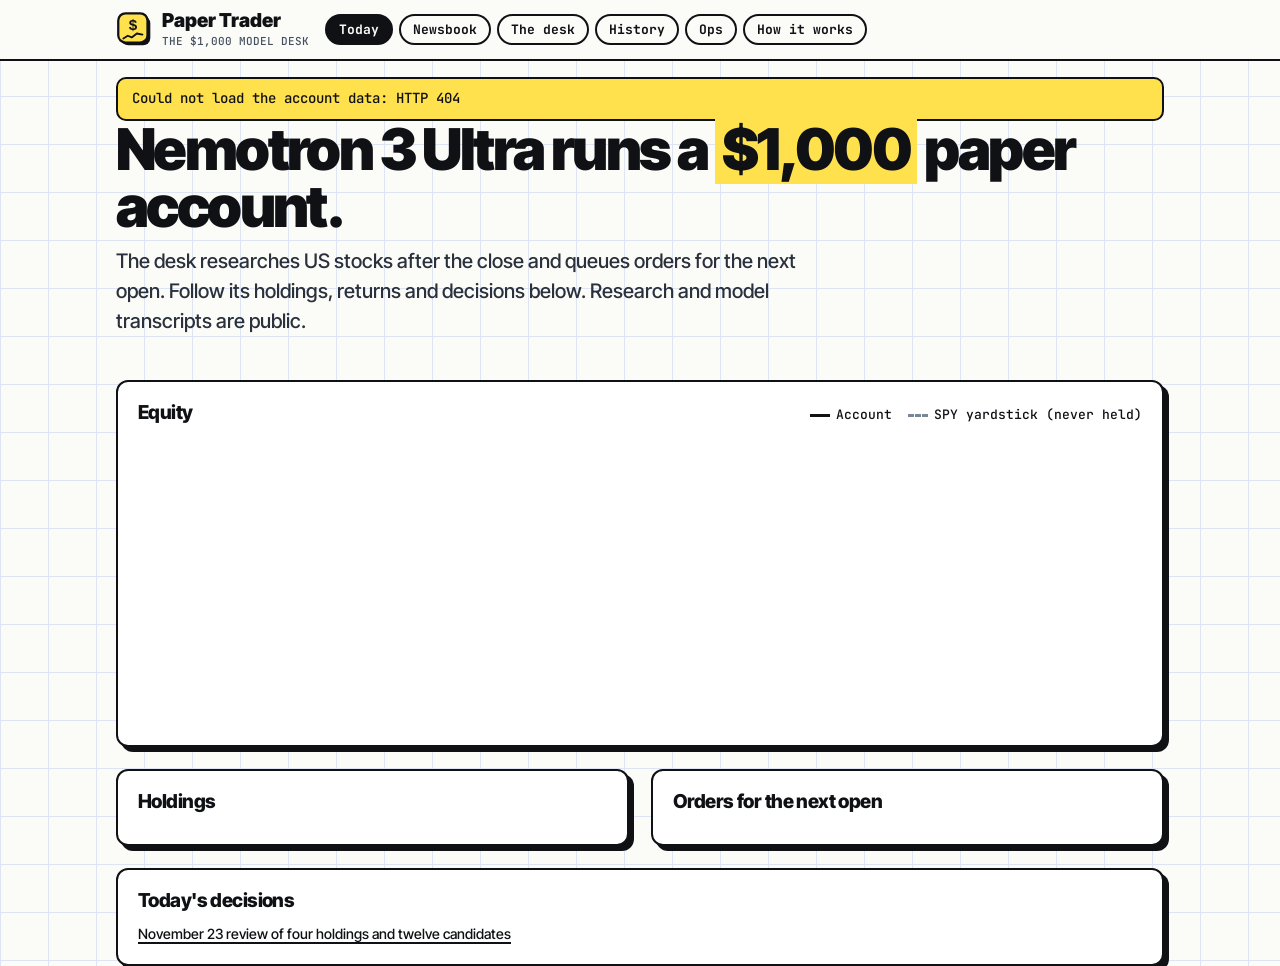
==== commit 502efb45: "Publish the November 23 decision review and show purchase citations" ====
--- a/web/index.html
+++ b/web/index.html
@@ -50,6 +50,7 @@
       <p id="focus" class="small"></p>
       <ul class="list" id="decisions"></ul>
       <div id="note" class="small muted"></div>
+      <p class="small"><a href="https://github.com/mansoor-mamnoon/paper-trader/blob/main/docs/SESSION-2026-11-23.md">November 23 review of four holdings and twelve candidates</a></p>
     </div>
   </section>
 
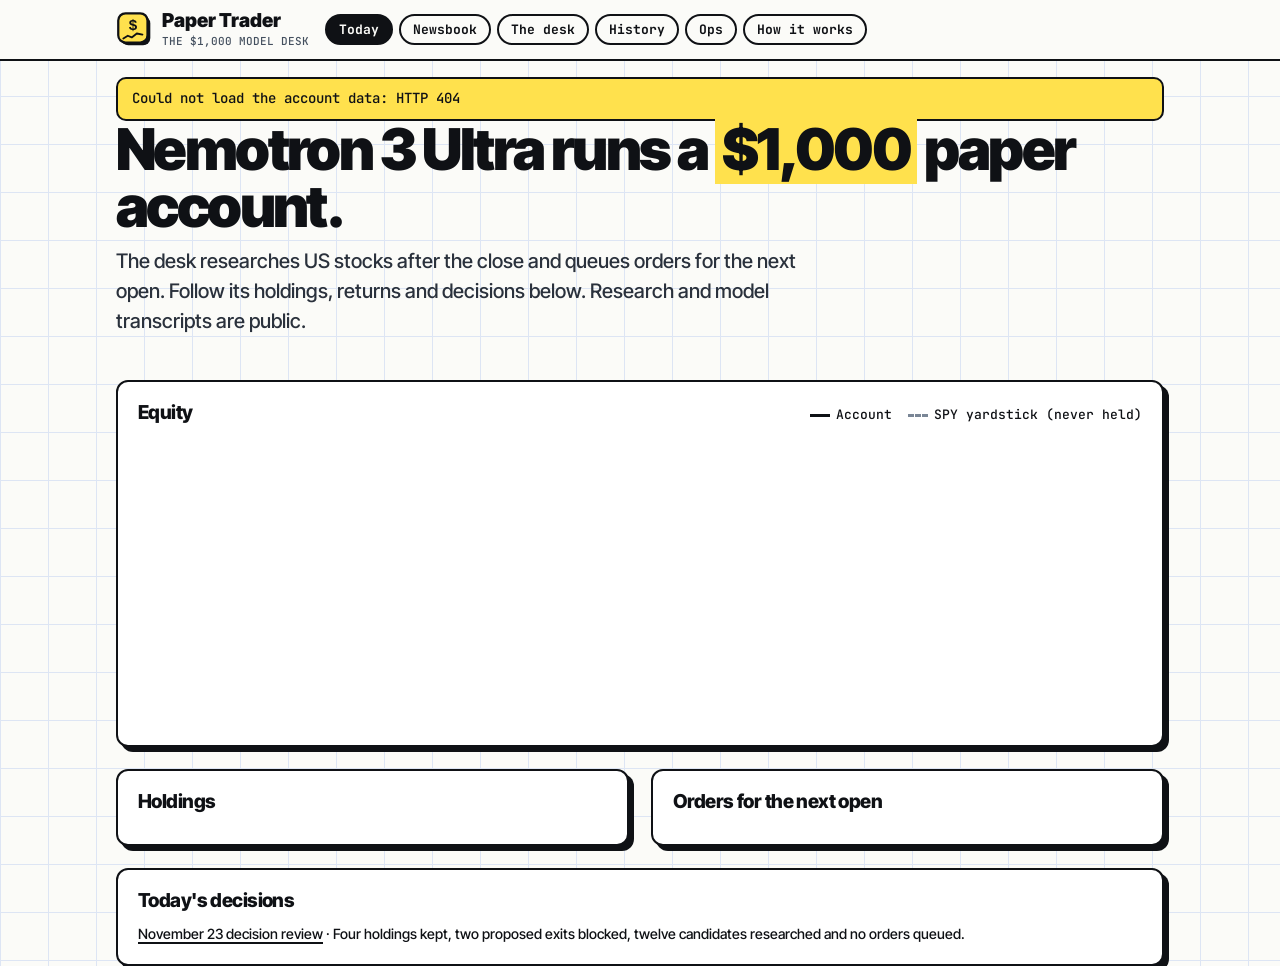
==== commit 488e28a3: "Show the reviewed outcome and full decision evidence on the dashboard" ====
--- a/web/index.html
+++ b/web/index.html
@@ -50,7 +50,7 @@
       <p id="focus" class="small"></p>
       <ul class="list" id="decisions"></ul>
       <div id="note" class="small muted"></div>
-      <p class="small"><a href="https://github.com/mansoor-mamnoon/paper-trader/blob/main/docs/SESSION-2026-11-23.md">November 23 review of four holdings and twelve candidates</a></p>
+      <p class="small"><a href="https://github.com/mansoor-mamnoon/paper-trader/blob/main/docs/SESSION-2026-11-23.md">November 23 decision review</a> · Four holdings kept, two proposed exits blocked, twelve candidates researched and no orders queued.</p>
     </div>
   </section>
 
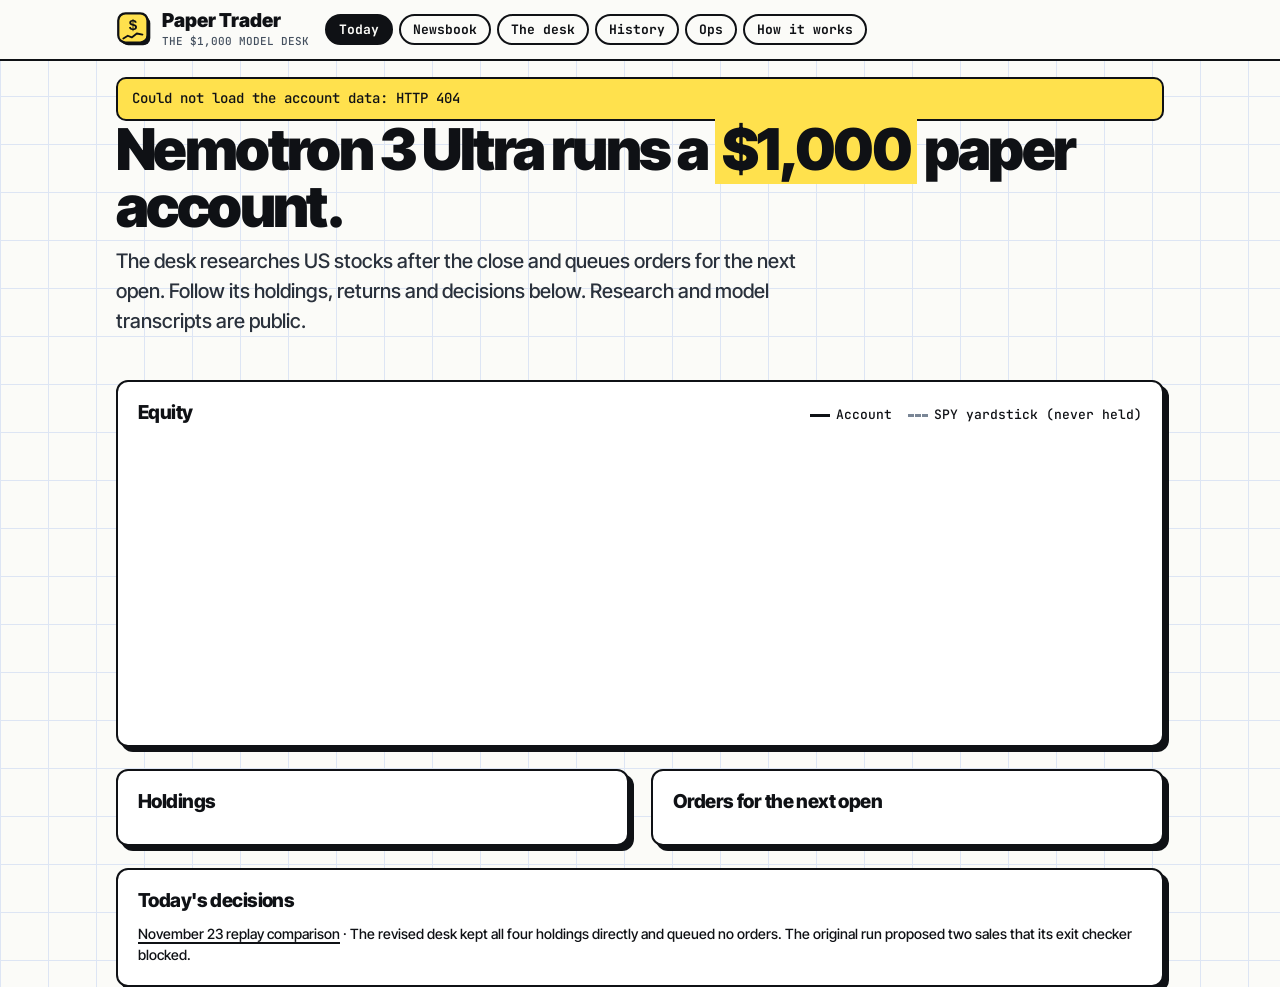
==== commit 6ff5c818: "Publish verified November 23 replay results alongside the original review" ====
--- a/web/index.html
+++ b/web/index.html
@@ -50,7 +50,7 @@
       <p id="focus" class="small"></p>
       <ul class="list" id="decisions"></ul>
       <div id="note" class="small muted"></div>
-      <p class="small"><a href="https://github.com/mansoor-mamnoon/paper-trader/blob/main/docs/SESSION-2026-11-23.md">November 23 decision review</a> · Four holdings kept, two proposed exits blocked, twelve candidates researched and no orders queued.</p>
+      <p class="small"><a href="https://github.com/mansoor-mamnoon/paper-trader/blob/main/docs/SESSION-2026-11-23.md">November 23 replay comparison</a> · The revised desk kept all four holdings directly and queued no orders. The original run proposed two sales that its exit checker blocked.</p>
     </div>
   </section>
 
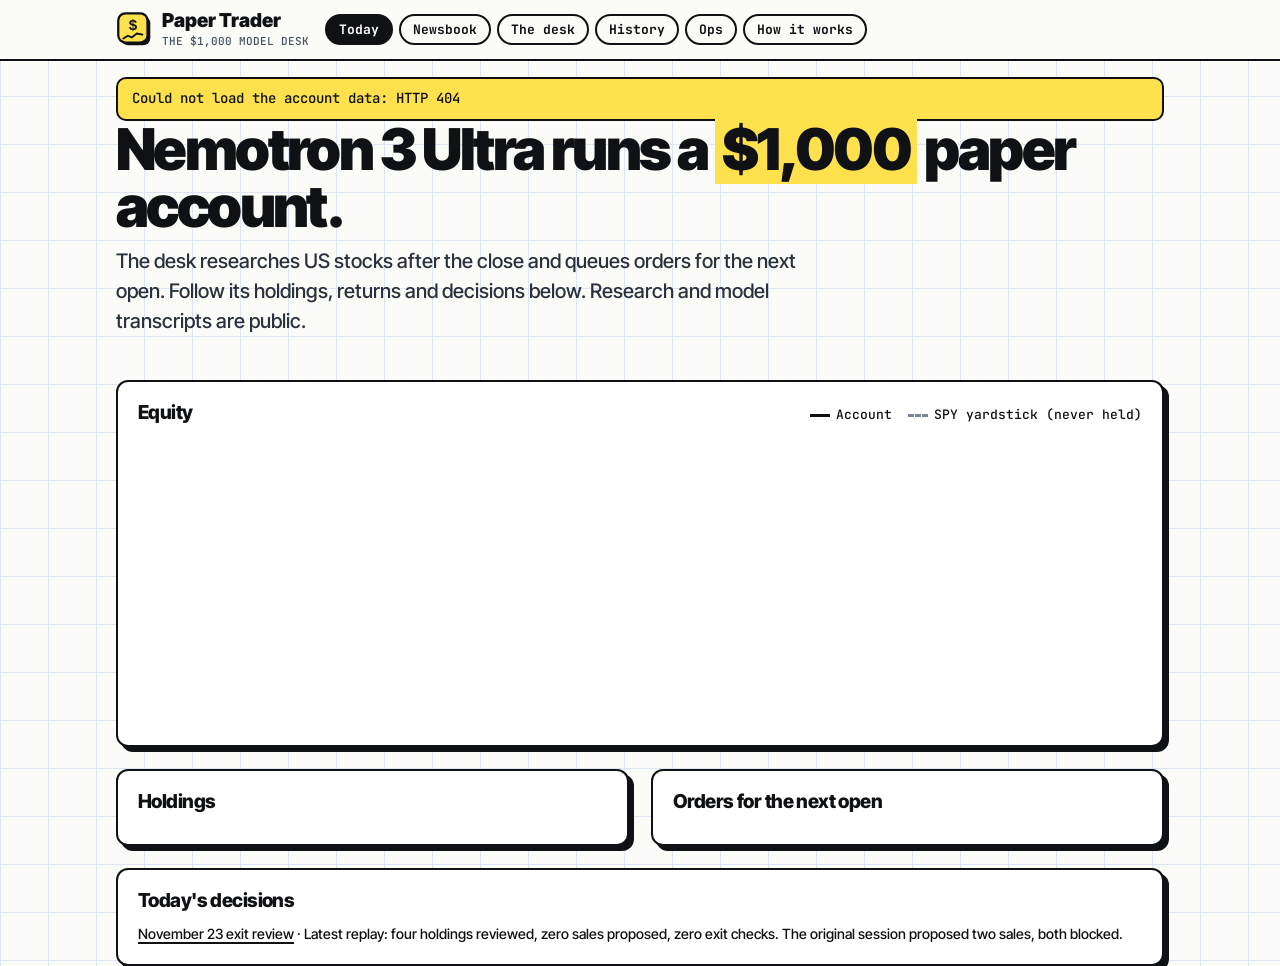
==== commit 3633a8b4: "Publish exit proposals, checks and blocks for the November 23 comparisons" ====
--- a/web/index.html
+++ b/web/index.html
@@ -50,7 +50,7 @@
       <p id="focus" class="small"></p>
       <ul class="list" id="decisions"></ul>
       <div id="note" class="small muted"></div>
-      <p class="small"><a href="https://github.com/mansoor-mamnoon/paper-trader/blob/main/docs/SESSION-2026-11-23.md">November 23 replay comparison</a> · The revised desk kept all four holdings directly and queued no orders. The original run proposed two sales that its exit checker blocked.</p>
+      <p class="small"><a href="https://github.com/mansoor-mamnoon/paper-trader/blob/main/docs/SESSION-2026-11-23.md">November 23 exit review</a> · Latest replay: four holdings reviewed, zero sales proposed, zero exit checks. The original session proposed two sales, both blocked.</p>
     </div>
   </section>
 
